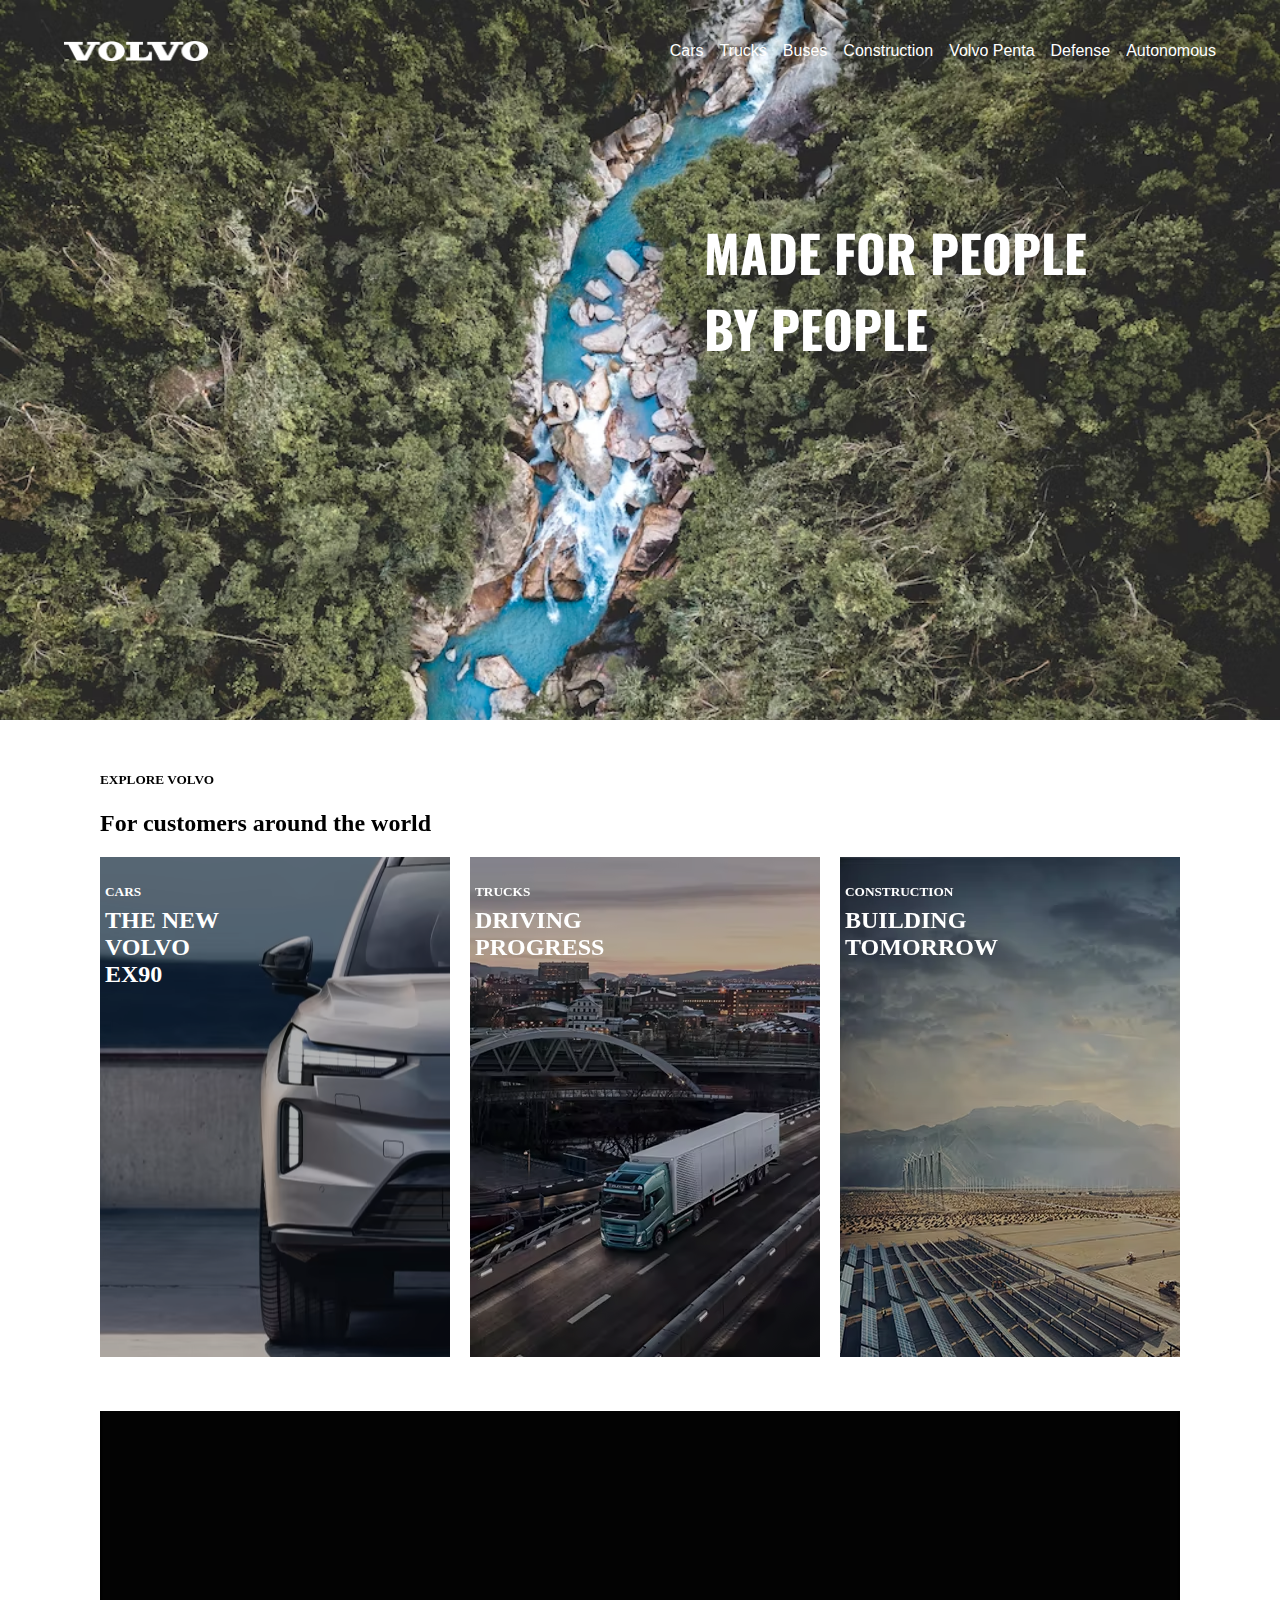
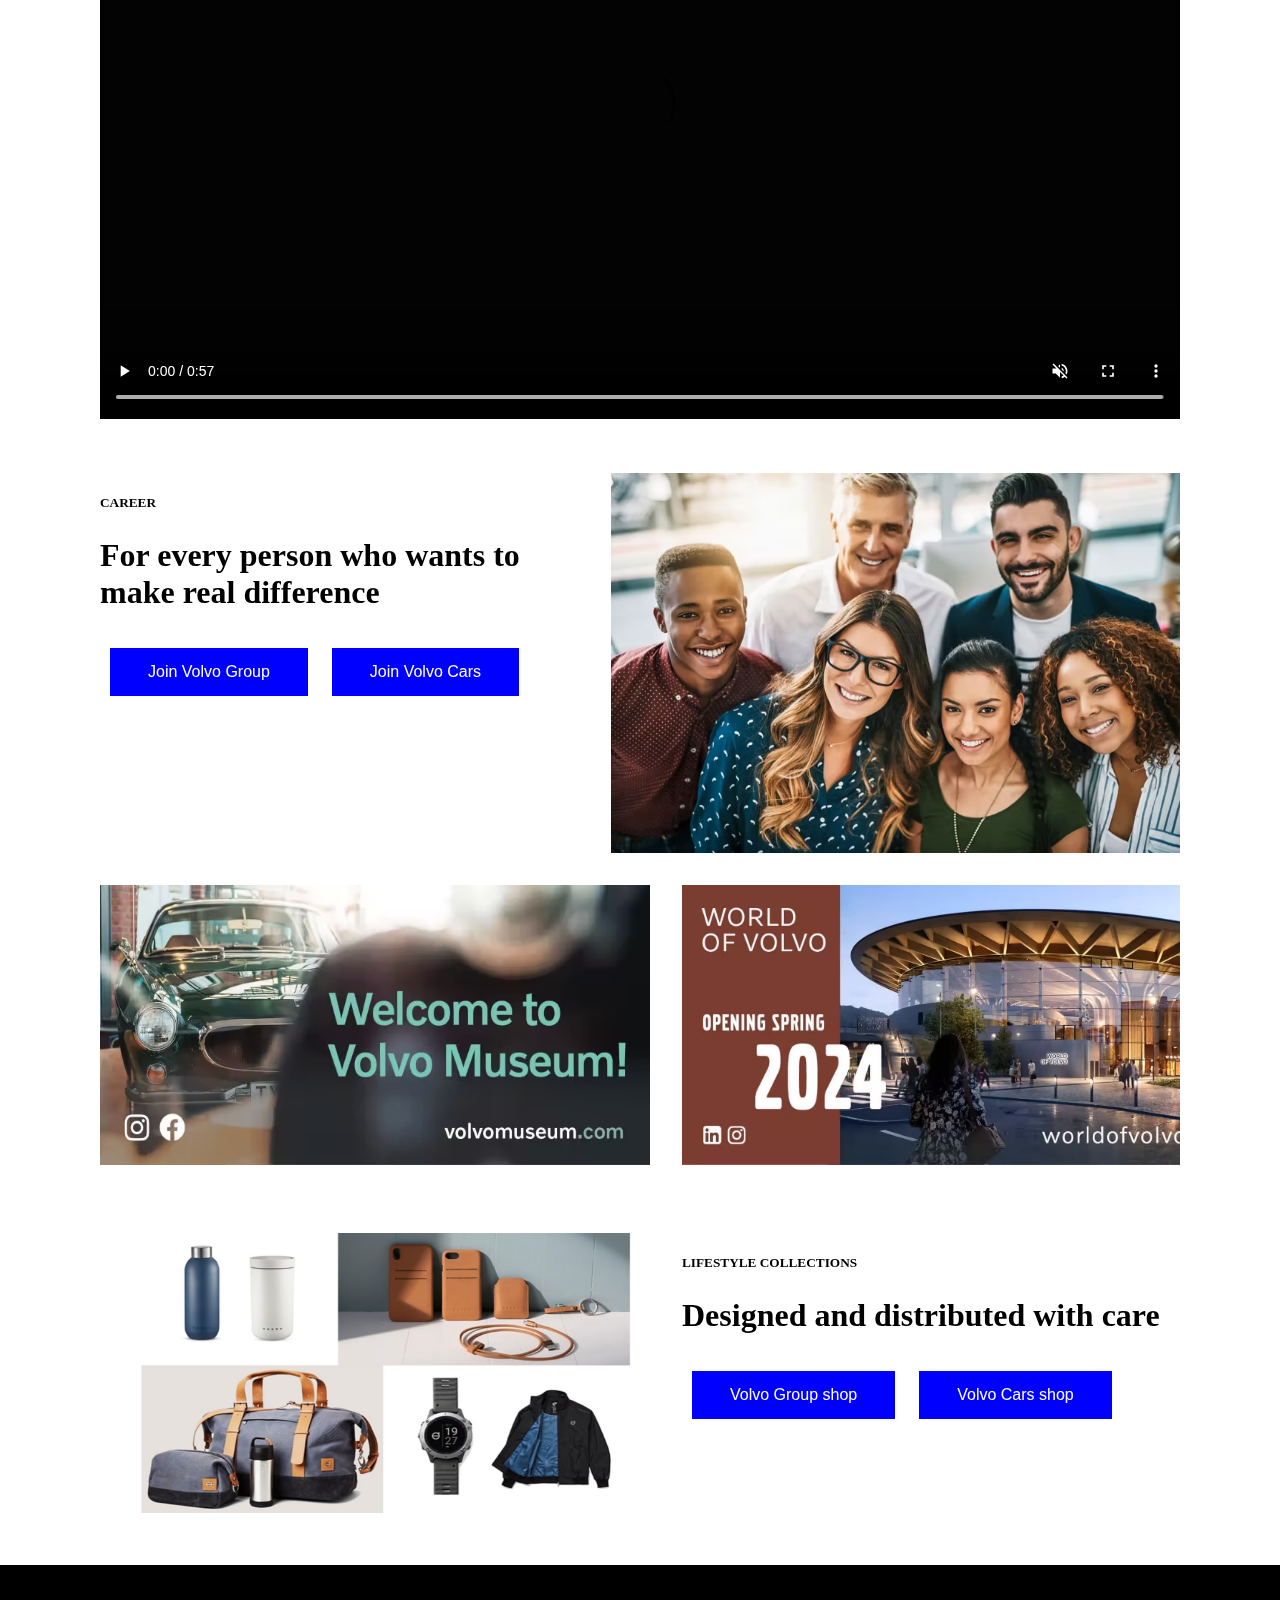
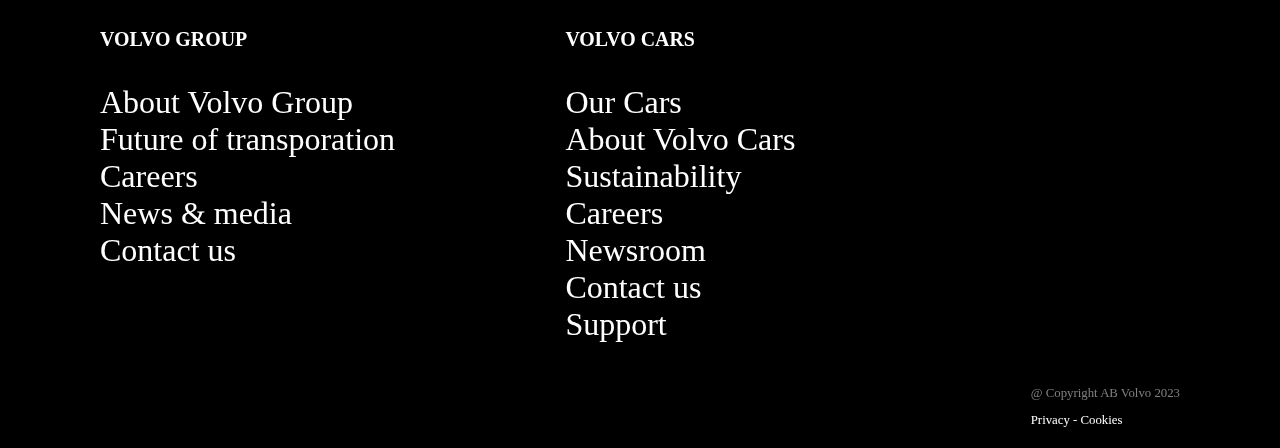
==== index.html @ 3c74eed0 "Ready" ====
<!DOCTYPE html>
<html lang="en">
  <head>
    <meta charset="UTF-8">
    <meta http-equiv="X-UA-Compatible" content="IE=edge">
    <meta name="viewport" content="width=device-width, initial-scale=1.0">
    <title>Volvo Clone Page</title>
    <link rel="preconnect" href="https://fonts.googleapis.com">
    <link rel="preconnect" href="https://fonts.gstatic.com" crossorigin>
    <link href="https://fonts.googleapis.com/css2?family=Oswald:wght@300&display=swap" rel="stylesheet">
    <link rel="stylesheet" href="style.css" />
  </head>
  <body>
    <header>
      <nav class="navigation">
        <img id="logo" src="./assests/PngItem_1662790.png">
        <ul>
          <li><a href="#cars">Cars</a></li>
          <li><a href="#trucks">Trucks</a></li>
          <li><a href="#buses">Buses</a></li>
          <li><a href="#construction">Construction</a></a></li>
          <li><a href="#volvopenta">Volvo Penta</a></li>
          <li><a href="#defense">Defense</a></li>
          <li><a href="#autonomous">Autonomous</a></li>
        </ul>
      </nav>
      <div id="banner-place">
        <h1 class="banner">
          MADE FOR PEOPLE
          <br>
          BY PEOPLE
        </h1>
      </div>           
    </header>


    <main>
      <h5>EXPLORE VOLVO</h5>
      <h2>For customers around the world</h2>
      <section class="explore-volvo carousel">  
        <div class="carousel-image" >
          <h5>CARS</h5>
          <h2>THE NEW<br>VOLVO<br>EX90</h2>
        </div> 
        <div class="carousel-image">
          <h5>TRUCKS</h5>
          <h2>DRIVING<br>PROGRESS</h2>
        </div> 
        <div class="carousel-image">
          <h5>CONSTRUCTION</h5>
          <h2>BUILDING<br>TOMORROW</h2>
        </div> 
        <div class="carousel-image">
          <h5>BUSES</h5>
          <h2>DRIVING<br>QUALITY<br>OF LIFE</h2>
        </div>
        <div class="carousel-image">
          <h5>VOLVO PENTA</h5>
          <h2>INDUSTRIAL<br>APPLICATIONS</h2>
        </div>
        <div class="carousel-image">
          <h5>VOLVO PENTA</h5>
          <h2>MARINE<br>APPLICATIONS</h2>
        </div>
        <div class="carousel-image">
          <h5>AUTONOMOUS</h5>
          <h2>CREATING<br>THE<BR>AUTONOMOUS<BR>FUTURE</h2>
        </div>
        <div class="carousel-image">
          <h5>DEFENSE</h5>
          <h2>LOGISTIC<br>SOLUTIONS</h2>
        </div>
        <div class="carousel-image">
          <h5>FINANCIAL</h5>
          <h2>FINANCE<br>SOLUTIONS<br>THAT FIT<br>CHANGING<br>TIMES</be></h2>
        </div>
      </section>

      <figure class="video-container">
        <video src="./assests/volvo-vid.mp4"  class="video" controls autoplay muted>
        </video>
      </figure>

      <section class="career-visit-lifestyle">
        <div class="join-us">
          <div>
            <h5>CAREER</h5>
            <h2>For every person who wants to make real difference</h2>
            <div class="buttons">
              <button class="button"><a href="join-volvo-group">Join Volvo Group</a></button>
              <button class="button"><a href="join-volvo-cars">Join Volvo Cars</a></button>
            </div>
          </div>
          <img src="assests/join-us-banner.avif" height="380vh" width="600vw">
        </div>
        <figure class="museum-spring">
          <div>
            <img src="assests/Banner_volvo_museum.avif" height="280vh" width="550vw">
          </div>
            <img src="assests/Banner_volvo_spring.avif" height="280vh" width="580vw">
        </figure>
        <figure class="lifestyle">
          <img src="assests/lifestyle.avif" height="280vh" width="550vw">
            <div>
              <h5>LIFESTYLE COLLECTIONS</h5>
              <h2>Designed and distributed with care</h2>
            <div class="buttons">
              <button class="button"><a href="volvo-group-shop"> Volvo Group shop</a></button>
              <button class="button"><a href="volvo-cars-shop">Volvo Cars shop</a></button>
            </div>
            </div>
        </figure>
      </section>
    
      
    </main>
    <footer>
      <div class="footer-content">
        <h5>VOLVO GROUP</h5>
        <ul>
          <li><a href="about-volvo-group">About Volvo Group</a></li>
          <li><a href="future-of-transportation">Future of transporation</a></li>
          <li><a href="careers">Careers</a></li>
          <li><a href="news-&-media">News & media</a></li>
          <li><a href="contact-us">Contact us</a></li>
        </ul>
      </div>
      <div class="footer-content">
        <h5>VOLVO CARS</h5>
        <ul>
          <li><a href="our-cars">Our Cars</a></li>
          <li><a href="about-volvo-cars">About Volvo Cars</a></li>
          <li><a href="sustainability">Sustainability</a></li>
          <li><a href="careers">Careers</a></li>
          <li><a href="newsroom">Newsroom</a></li>
          <li><a href="contact-us">Contact us</a></li>
          <li><a href="support">Support</a></li> 
        </ul>
      </div>
      <div class="copyright">
        <p>@ Copyright AB Volvo 2023</p>
        <a href="#Privacy">Privacy</a>
        <a> - </a>
        <a href="#Cookies">Cookies</a>
      </div>
    </footer>
  </body>
</html>
---- style.css ----
* {
  box-sizing: border-box;
}

body, html {
  background-color: white;
  margin: 0;
  height: 100%;
  
}
header {
  background-image: url('./assests/river\ and\ the\ forest.avif');
  height: 720px;
  position: relative;
  background-size: cover;
  background-repeat: no-repeat;
}

#logo {
  height: 20px;
}

.navigation { 
 display: flex;
 padding: 2% 5%;
 justify-content: space-between;
 align-items: center;
}
nav > ul {
 display:flex;
 flex-wrap: wrap;
 gap: 1rem;
}
nav > ul > li { 
 list-style: none;
}
nav > ul > li>a {
  color:white;
  text-decoration: none;
  font-family: Helvetica;
}
#banner-place {
  position: absolute;
  left: 55%;
  top: 25%;
}
.banner {
  color: white;
  font-size: 51px;
  font-family: 'Oswald', sans-serif;
}
main {
  padding: 30px 100px 20px 100px;
}
.explore-volvo {
  display: flex; 
  overflow-x: scroll;
  overflow-y: hidden;
  gap: 20px;
}
.carousel-image {
  display: inline-block;
  min-width: 350px;
  height: 500px;
  padding: 5px;
  flex: 1;
  position: relative;
}
.carousel-image h2,
.carousel-image h5 {
  color: white;
  z-index: 2;
  position: absolute;
}
.carousel-image h2 {
  top: 30px;
}
.carousel-image::after {
  content: "";
  position: absolute;
  inset: 0;
  background-color: rgba(0, 0, 0, 0.3) ;
  z-index: 1;
}
.carousel-image:nth-child(1) {
  background: url('./assests/ex90-front.avif') 10%;
}
.carousel-image:nth-child(2) {
  background: url('./assests/carousel-trucks.avif') ;
}
.carousel-image:nth-child(3) {
  background: url('./assests/solar-desert.avif') ;
}
.carousel-image:nth-child(4) {
  background: url('./assests/bus-night.avif') 30%;
}
.carousel-image:nth-child(5) {
  background: url('./assests/industrial-tractor.avif');
}
.carousel-image:nth-child(6) {
  background: url('./assests/volvo-marine.avif') ;
}
.carousel-image:nth-child(7) {
  background: url('') 40% 45%;
}
.carousel-image:nth-child(8) {
  background: url('./assests/defense.avif') no-repeat center;
}
.carousel-image:nth-child(9) {
  background: url('./assests/business.avif') 0% 90% ;
}
.video-container {
  margin: 5% 0 ;
}
.video {
  display: flex;
  height: 100%;
  width: 100%;
  margin: 0;
}
.join-us{
  display: flex;
}
.career-visit-lifestyle {
  display: flex;
  flex-direction: column;
  overflow: hidden;
}
.career-visit-lifestyle h2 {
  font-size: 2em;
  font-weight: bold;
}
.join-us {
  display: flex;
  flex-direction: row;
  gap: 2em;
}
.museum-spring {
  display: flex;
  flex-direction: row;
  margin: 2em 0;
  gap: 2em;
}
.lifestyle {
  display: flex;
  flex-direction: row;
  margin: 2em 0;
  gap: 2em;
}

.button {
  background-color: blue;
  border: none;
  color: white;
  padding: 15px 38px;
  text-align: center;
  text-decoration: none;
  display: inline-block;
  font-size: 16px;
  margin: 10px
}
.button a{
  color: white;
  text-decoration: none;
}
footer {
  background-color: black; 
  width: 100%;
  display: flex;
  padding: 30px 100px 20px 100px;
  
}
.footer-content {
 color: white;
 font-size: 1.5rem;
 flex: 1;
}
.footer-content li {
  list-style: none;
  font-size: 2rem;
}
.footer-content ul {
  padding: 0;
}
.footer-content li a {
  text-decoration: none;
  color: white;
}
.copyright {
  color: gray;
  font-size: 0.8rem;
  padding-top: 35%;
}
.copyright a{
 text-decoration: none;
 color: white;
}
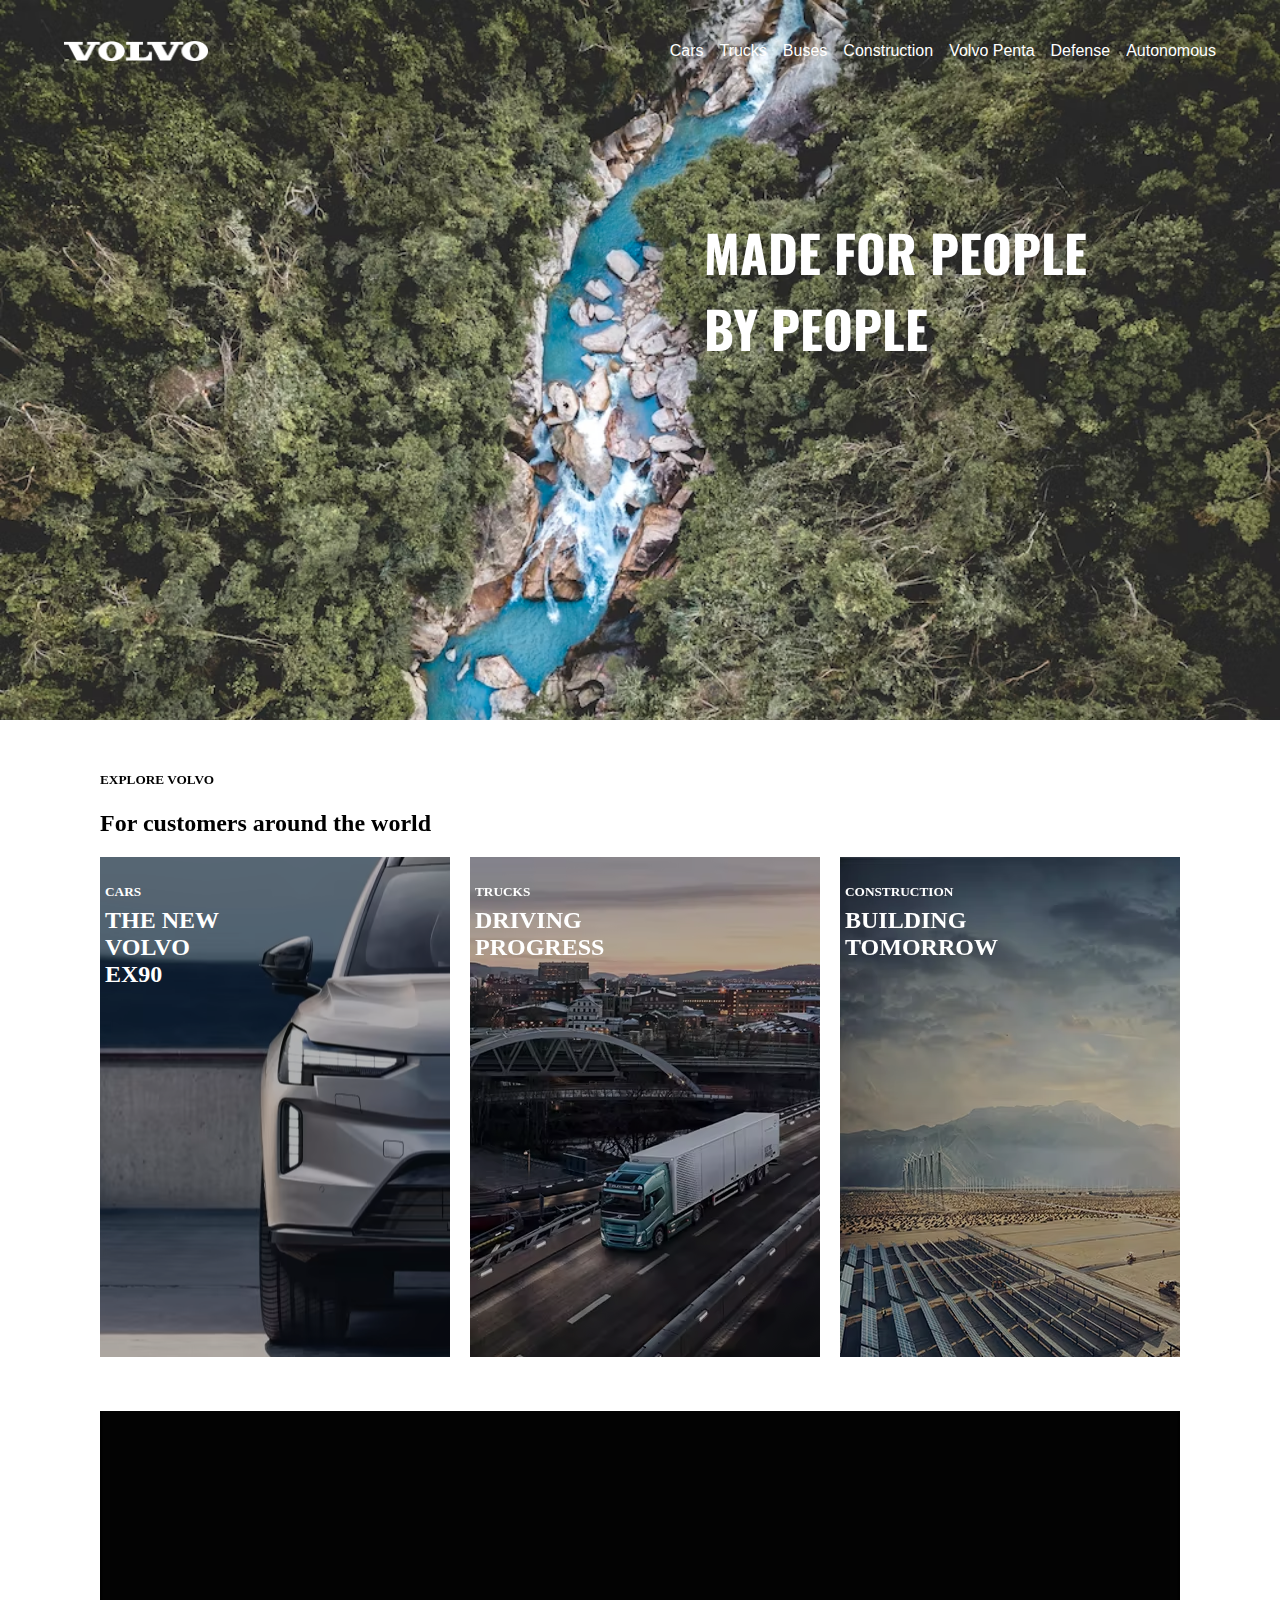
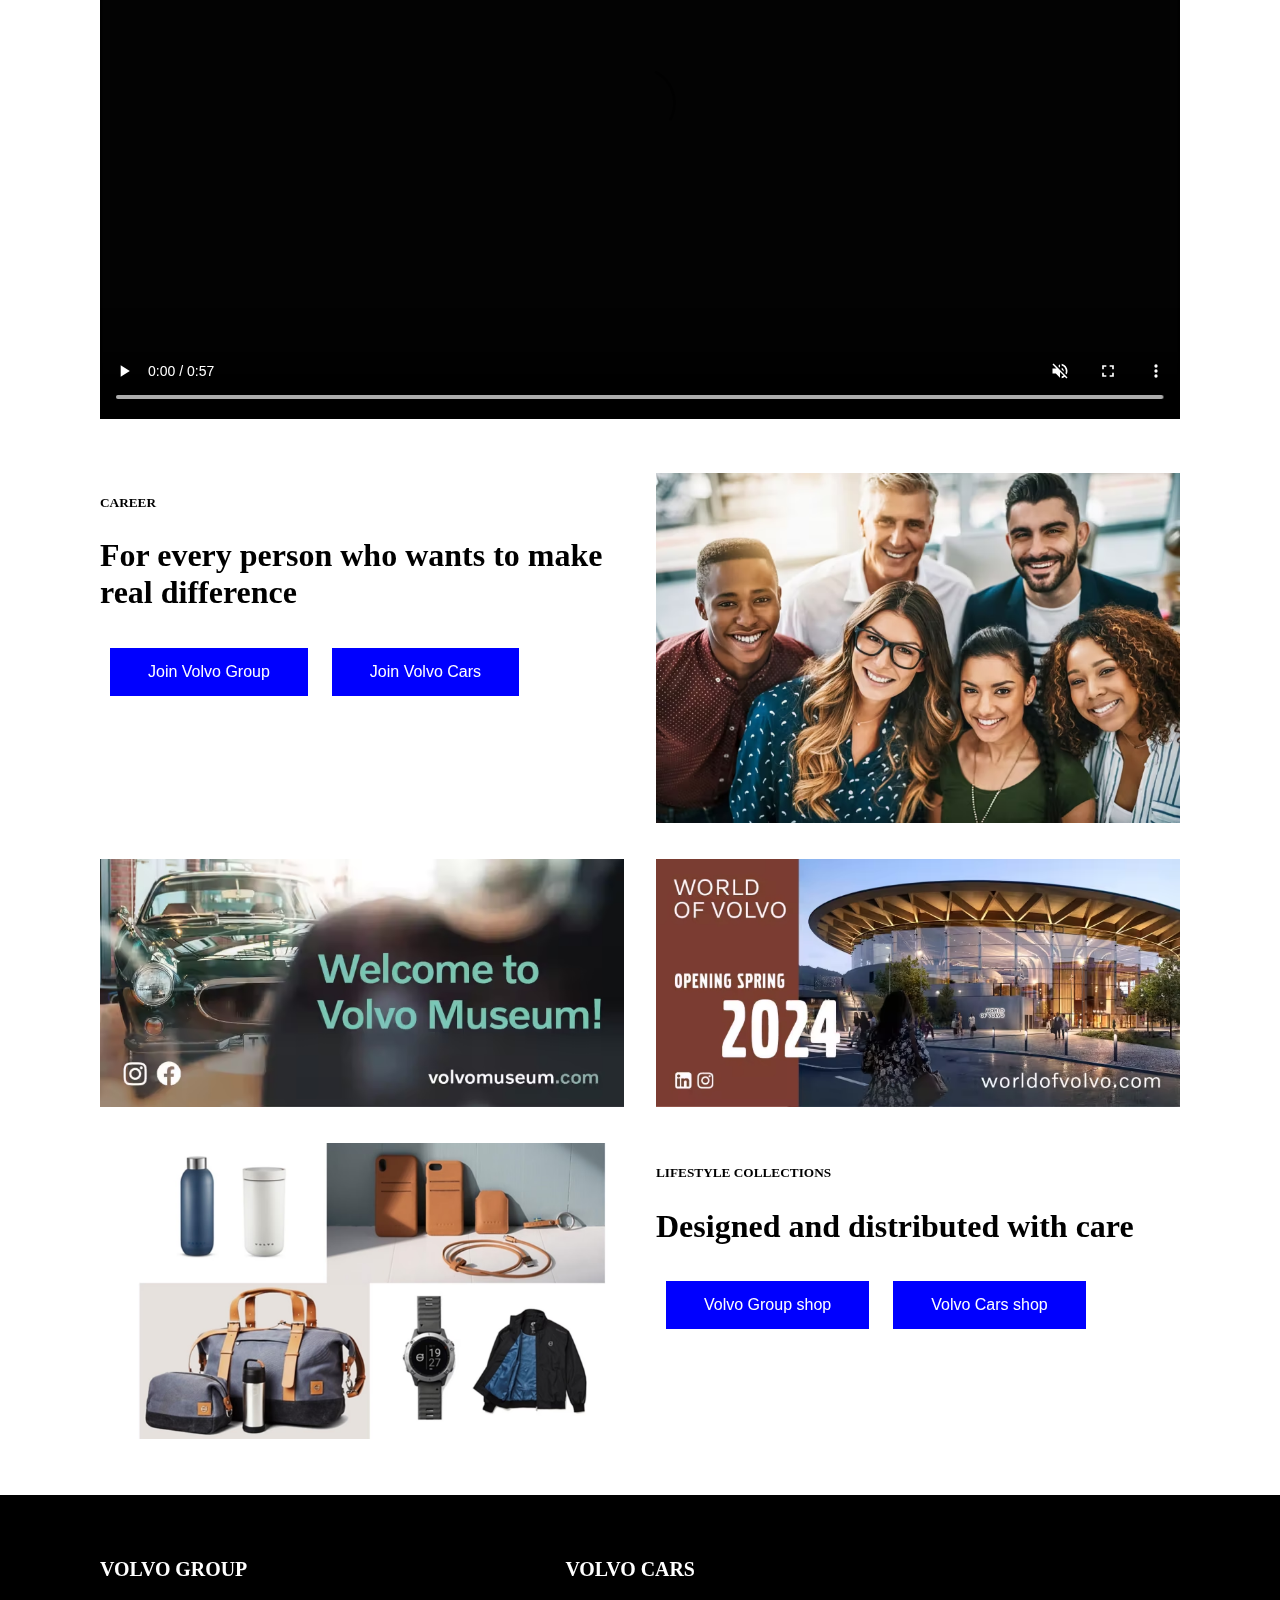
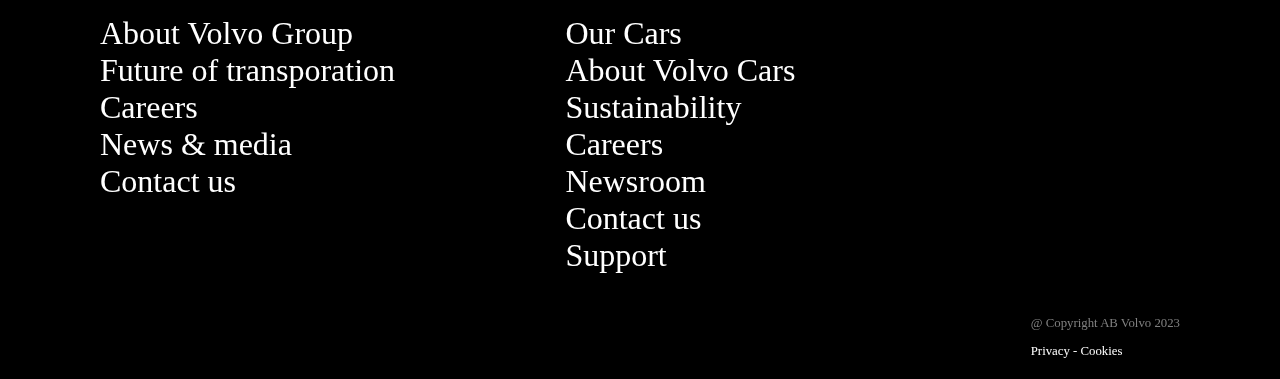
==== commit 73a5f5f1: "Updated solution" ====
--- a/index.html
+++ b/index.html
@@ -11,6 +11,7 @@
     <link rel="stylesheet" href="style.css" />
   </head>
   <body>
+
     <header>
       <nav class="navigation">
         <img id="logo" src="./assests/PngItem_1662790.png">
@@ -33,43 +34,52 @@
       </div>           
     </header>
 
+      <main>
+          <h5>EXPLORE VOLVO</h5>
+          <h2>For customers around the world</h2>
 
-    <main>
-      <h5>EXPLORE VOLVO</h5>
-      <h2>For customers around the world</h2>
       <section class="explore-volvo carousel">  
+
         <div class="carousel-image" >
           <h5>CARS</h5>
           <h2>THE NEW<br>VOLVO<br>EX90</h2>
         </div> 
+
         <div class="carousel-image">
           <h5>TRUCKS</h5>
           <h2>DRIVING<br>PROGRESS</h2>
         </div> 
+
         <div class="carousel-image">
           <h5>CONSTRUCTION</h5>
           <h2>BUILDING<br>TOMORROW</h2>
         </div> 
+
         <div class="carousel-image">
           <h5>BUSES</h5>
           <h2>DRIVING<br>QUALITY<br>OF LIFE</h2>
         </div>
+
         <div class="carousel-image">
           <h5>VOLVO PENTA</h5>
           <h2>INDUSTRIAL<br>APPLICATIONS</h2>
         </div>
+
         <div class="carousel-image">
           <h5>VOLVO PENTA</h5>
           <h2>MARINE<br>APPLICATIONS</h2>
         </div>
+
         <div class="carousel-image">
           <h5>AUTONOMOUS</h5>
           <h2>CREATING<br>THE<BR>AUTONOMOUS<BR>FUTURE</h2>
         </div>
+
         <div class="carousel-image">
           <h5>DEFENSE</h5>
           <h2>LOGISTIC<br>SOLUTIONS</h2>
         </div>
+
         <div class="carousel-image">
           <h5>FINANCIAL</h5>
           <h2>FINANCE<br>SOLUTIONS<br>THAT FIT<br>CHANGING<br>TIMES</be></h2>
@@ -82,38 +92,47 @@
       </figure>
 
       <section class="career-visit-lifestyle">
-        <div class="join-us">
-          <div>
+
+        <div class="row" role="presentation">
+          <article class="join-us">
             <h5>CAREER</h5>
-            <h2>For every person who wants to make real difference</h2>
-            <div class="buttons">
-              <button class="button"><a href="join-volvo-group">Join Volvo Group</a></button>
-              <button class="button"><a href="join-volvo-cars">Join Volvo Cars</a></button>
-            </div>
-          </div>
-          <img src="assests/join-us-banner.avif" height="380vh" width="600vw">
+        <h2>For every person who wants to make<br> real difference</h2>
+        <div class="buttons" role="presentation">
+          <button class="button"><a href="join-volvo-group">Join Volvo Group</a></button>
+          <button class="button"><a href="join-volvo-cars">Join Volvo Cars</a></button>
         </div>
-        <figure class="museum-spring">
-          <div>
-            <img src="assests/Banner_volvo_museum.avif" height="280vh" width="550vw">
-          </div>
-            <img src="assests/Banner_volvo_spring.avif" height="280vh" width="580vw">
-        </figure>
-        <figure class="lifestyle">
-          <img src="assests/lifestyle.avif" height="280vh" width="550vw">
-            <div>
-              <h5>LIFESTYLE COLLECTIONS</h5>
-              <h2>Designed and distributed with care</h2>
-            <div class="buttons">
-              <button class="button"><a href="volvo-group-shop"> Volvo Group shop</a></button>
-              <button class="button"><a href="volvo-cars-shop">Volvo Cars shop</a></button>
-            </div>
-            </div>
-        </figure>
+          </article>
+          <figure class="join-us-team">
+            <img class="imgs" src="assests/join-us-banner.avif">
+          </figure>
+        </div>
+
+        <div class="row" role="presentation">
+          <figure>
+            <img  class="imgs" src="assests/Banner_volvo_museum.avif">
+          </figure>
+          <figure>
+            <img  class="imgs" src="assests/Banner_volvo_spring.avif">
+          </figure>
+        </div>
+
+        <div class="row" role="presentation">
+          <figure>
+            <img src="assests/lifestyle.avif">
+          </figure>
+          <article>
+            <h5>LIFESTYLE COLLECTIONS</h5>
+            <h2>Designed and distributed with care</h2>
+        <div class="buttons" role="presentation">
+          <button class="button"><a href="volvo-group-shop"> Volvo Group shop</a></button>
+          <button class="button"><a href="volvo-cars-shop">Volvo Cars shop</a></button>
+          </article>
+        </div>
       </section>
     
       
     </main>
+
     <footer>
       <div class="footer-content">
         <h5>VOLVO GROUP</h5>
--- a/style.css
+++ b/style.css
@@ -26,38 +26,46 @@
  justify-content: space-between;
  align-items: center;
 }
+
 nav > ul {
  display:flex;
  flex-wrap: wrap;
  gap: 1rem;
 }
+
 nav > ul > li { 
  list-style: none;
 }
+
 nav > ul > li>a {
   color:white;
   text-decoration: none;
   font-family: Helvetica;
 }
+
 #banner-place {
   position: absolute;
   left: 55%;
   top: 25%;
 }
+
 .banner {
   color: white;
   font-size: 51px;
   font-family: 'Oswald', sans-serif;
 }
+
 main {
   padding: 30px 100px 20px 100px;
 }
+
 .explore-volvo {
   display: flex; 
   overflow-x: scroll;
   overflow-y: hidden;
   gap: 20px;
 }
+
 .carousel-image {
   display: inline-block;
   min-width: 350px;
@@ -66,15 +74,18 @@
   flex: 1;
   position: relative;
 }
+
 .carousel-image h2,
 .carousel-image h5 {
   color: white;
   z-index: 2;
   position: absolute;
 }
+
 .carousel-image h2 {
   top: 30px;
 }
+
 .carousel-image::after {
   content: "";
   position: absolute;
@@ -82,70 +93,75 @@
   background-color: rgba(0, 0, 0, 0.3) ;
   z-index: 1;
 }
+
 .carousel-image:nth-child(1) {
   background: url('./assests/ex90-front.avif') 10%;
 }
+
 .carousel-image:nth-child(2) {
   background: url('./assests/carousel-trucks.avif') ;
 }
+
 .carousel-image:nth-child(3) {
   background: url('./assests/solar-desert.avif') ;
 }
+
 .carousel-image:nth-child(4) {
   background: url('./assests/bus-night.avif') 30%;
 }
+
 .carousel-image:nth-child(5) {
   background: url('./assests/industrial-tractor.avif');
 }
+
 .carousel-image:nth-child(6) {
   background: url('./assests/volvo-marine.avif') ;
 }
+
 .carousel-image:nth-child(7) {
   background: url('') 40% 45%;
 }
+
 .carousel-image:nth-child(8) {
   background: url('./assests/defense.avif') no-repeat center;
 }
+
 .carousel-image:nth-child(9) {
   background: url('./assests/business.avif') 0% 90% ;
 }
+
 .video-container {
   margin: 5% 0 ;
 }
+
 .video {
   display: flex;
   height: 100%;
   width: 100%;
   margin: 0;
 }
-.join-us{
-  display: flex;
-}
-.career-visit-lifestyle {
-  display: flex;
-  flex-direction: column;
-  overflow: hidden;
-}
+
 .career-visit-lifestyle h2 {
   font-size: 2em;
   font-weight: bold;
 }
-.join-us {
+
+.row {
   display: flex;
-  flex-direction: row;
-  gap: 2em;
-}
-.museum-spring {
-  display: flex;
-  flex-direction: row;
-  margin: 2em 0;
-  gap: 2em;
-}
-.lifestyle {
-  display: flex;
-  flex-direction: row;
-  margin: 2em 0;
-  gap: 2em;
+  gap: 2rem;
+  margin: 2rem 0;
+}
+
+.row > * { 
+  flex: 1;
+}
+
+.career-visit-lifestyle figure {
+  margin: 0;
+}
+
+.career-visit-lifestyle img{
+  max-width: 100%;  
 }
 
 .button {
@@ -159,39 +175,46 @@
   font-size: 16px;
   margin: 10px
 }
+
 .button a{
   color: white;
   text-decoration: none;
 }
+
 footer {
   background-color: black; 
   width: 100%;
   display: flex;
-  padding: 30px 100px 20px 100px;
-  
-}
+  padding: 30px 100px 20px 100px; 
+}
+
 .footer-content {
  color: white;
  font-size: 1.5rem;
  flex: 1;
 }
+
 .footer-content li {
   list-style: none;
   font-size: 2rem;
 }
+
 .footer-content ul {
   padding: 0;
 }
+
 .footer-content li a {
   text-decoration: none;
   color: white;
 }
+
 .copyright {
   color: gray;
   font-size: 0.8rem;
   padding-top: 35%;
 }
+
 .copyright a{
  text-decoration: none;
  color: white;
-}+}
